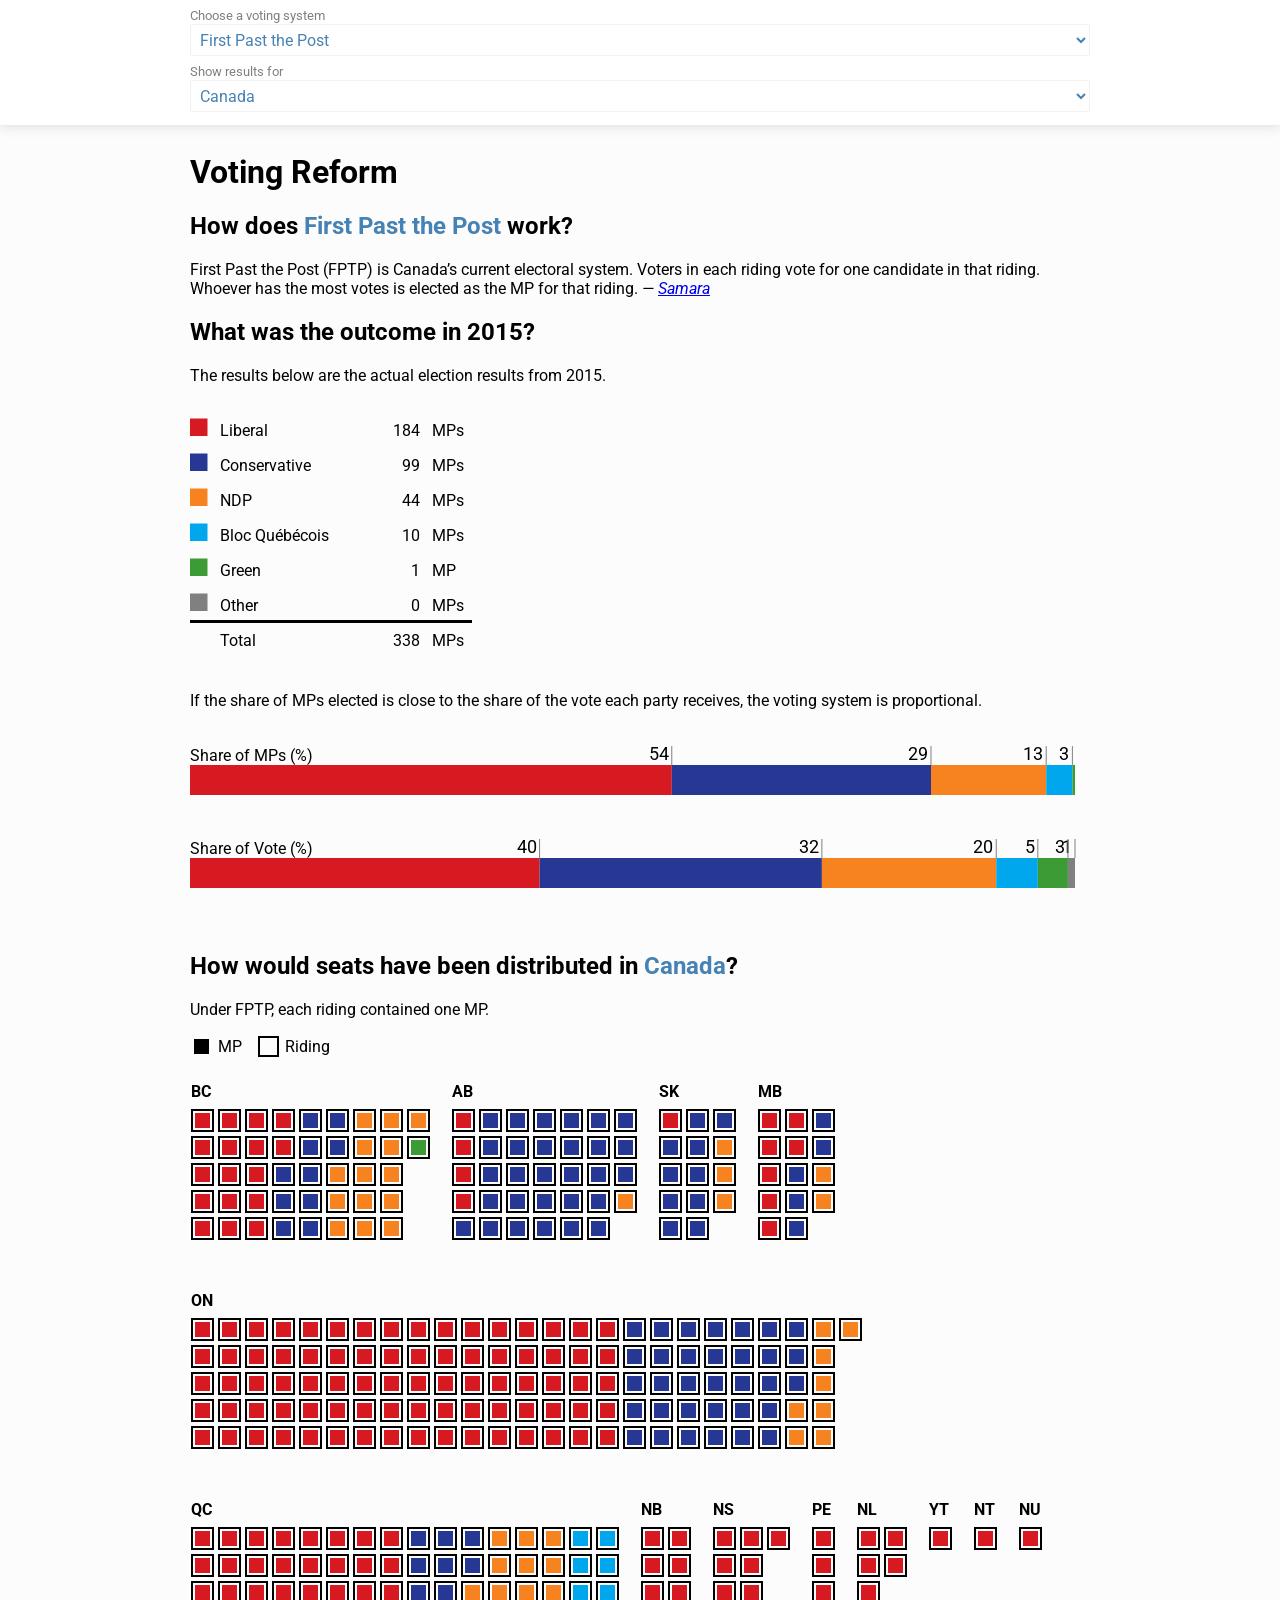
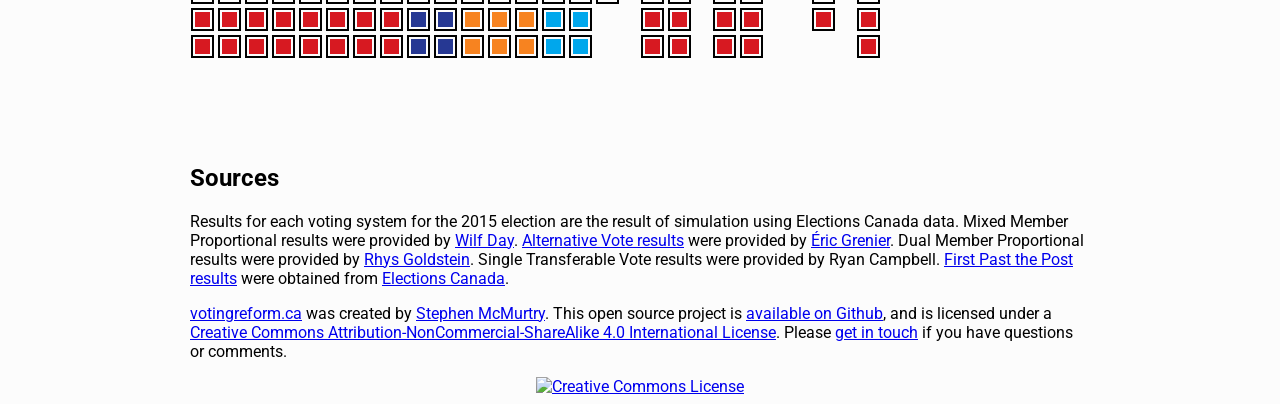
==== index.html @ 184f8205 "first commit" ====
<!DOCTYPE html>
<html xmlns="http://www.w3.org/1999/xhtml"
      xmlns:fb="http://ogp.me/ns/fb#">

<head>
  <meta charset="utf-8">
  <title>Voting Reform</title>
  <meta name="viewport" content="width=device-width, initial-scale=1">
  <meta name="description" content="An interactive graphic to explain some of the voting systems being proposed for Canada.">

  <script src="./js/d3.v3.min.js"></script>
  <!-- <script src="./js/queue.js"></script> -->
  <!-- <script src="https://d3js.org/d3-queue.v3.min.js"></script> -->
  <script src="./js/d3-queue.v3.min.js"></script>

  <!-- <link href="https://fonts.googleapis.com/css?family=Roboto" rel="stylesheet"> -->
  <link href="https://fonts.googleapis.com/css?family=Roboto:400,700" rel="stylesheet">

  <link rel="stylesheet" href="./css/index.css">
  <meta property="og:image" content="./img/voting_reform.png" />

  <script>
    (function(i,s,o,g,r,a,m){i['GoogleAnalyticsObject']=r;i[r]=i[r]||function(){
    (i[r].q=i[r].q||[]).push(arguments)},i[r].l=1*new Date();a=s.createElement(o),
    m=s.getElementsByTagName(o)[0];a.async=1;a.src=g;m.parentNode.insertBefore(a,m)
    })(window,document,'script','https://www.google-analytics.com/analytics.js','ga');

    ga('create', 'UA-59457353-2', 'auto');
    ga('send', 'pageview');

  </script>
</head>

<body>
  <div id='main'>

  <div id='nav'>
    <div id='nav-inner'>
    <div class='dropdown-div'>
      <label>Choose a voting system</label>
      <select id='voting-system-dropdown'></select>
    </div>
    <div class='dropdown-div'>
      <label>Show results for</label>
      <select id='region-dropdown'></select>
    </div>
  </div>
  </div>

  <h1 id='top-content'>Voting Reform</h1>

    <div class='section' id='desc-section'>
      <h2>How does <span id='system-title' class='changeable'>First Past the Post</span> work?</h2>

      <div class='FPTP'>
        <div>
          First Past the Post (FPTP) is Canada’s current electoral system. Voters in each riding vote for one candidate in that riding. Whoever has the most votes is elected as the MP for that riding.
          <span class='source'>— <a href='http://www.samaracanada.com/samara-in-the-classroom/electoral-reform/first-past-the-post/'>Samara</a></div>
          </span>
        </div>

        <div class='IRV'>
          <div>
            Under alternative vote (AV), each riding elects one Member of Parliament (MP). Voters rank candidates in order of preference. The winning candidate must have the support of a majority of voters in the riding, if necessary via a transfer of votes from eliminated candidates.
          <span class='source'>— <a href='http://www.samaracanada.com/samara-in-the-classroom/electoral-reform/alternative-vote/'>Samara</a></div>
          </span>
        </div>

      <div class='DMP'>
        <div>
          Dual-member proportional representation (DMP) is a voting system designed to produce proportional election results across a region by electing two representatives in each of the region’s districts. The 1st seat in every district is awarded to the candidate who receives the most votes, similar to first-past-the-post voting (FPTP). The 2nd seat is awarded to one of the remaining district candidates so that proportionality is achieved across the region, using a calculation that aims to award parties their seats in the districts where they had their strongest performances.
          <span class='source'>— <a href='https://en.wikipedia.org/wiki/Dual-member_proportional_representation'>Wikipedia</a></div>
          </span>
        </div>

      <div class='MMP'>
        <div>
          Mixed-member proportional representation (MMP) is mixed or “hybrid” because it combines elements of proportional and single-member plurality systems. With MMP, voters have a single MP who represents their riding, while other seats are distributed proportionately to total votes cast in the election.

          Voters have two votes: one for a candidate running in their riding, and a second for a party or a candidate on a party list.
          <span class='source'>— <a href='http://www.samaracanada.com/samara-in-the-classroom/electoral-reform/mixed-member-proportional-representation/'>Samara</a></div>
          </span>
        </div>

        <div class='STV'>
          <div>
            The single transferable vote (STV) combines elements of different systems to both achieve a relatively proportional result and to elect MPs from specific constituencies. It has ranked ballots and large ridings, each with multiple elected MPs.
            <span class='source'>— <a href='http://www.samaracanada.com/samara-in-the-classroom/electoral-reform/single-transferable-vote'>Samara</a></div>
            </span>
          </div>


    </div>

    <div class='section' id='section2'>

      <h2 class='FPTP'>What was the outcome in 2015?</h2>
      <h2 class='DMP'>What if we'd used <span class='changeable'>Dual Member Proportional</span> in 2015?</h2>
      <h2 class='MMP'>What if we'd used <span class='changeable'>Mixed Member Proportional</span> in 2015?</h2>
      <h2 class='IRV'>What if we'd used <span class='changeable'>Alternative Vote</span> in 2015?</h2>
      <h2 class='STV'>What if we'd used <span class='changeable'>Single Transferable Vote</span> in 2015?</h2>


      <p class='FPTP'>The results below are the actual election results from 2015.</p>
      <p class='DMP STV'>The results below are from a simulation done using Elections Canada voting results. They do not take into account changes in voting behaviour that would result from a change to the electoral system.</p>
      <p class='MMP'>
        The results below are from a simulation done using Elections Canada voting results. The MMP system presented here is one possible design that uses regions with an average of 10 MPs - other designs could have bigger or smaller regions. The results do not take into account changes in voting behaviour that would result from a change to the electoral system.</p>
      <p class='IRV'>The results below are from a simulation done using Elections Canada voting results and exit polling to ask about second choices. They do not take into account changes in voting behaviour that would result from a change to the electoral system.</p>

      <div class='chart'>
        <svg id='table-chart'></svg>
      </div>

      <div id='explanatory-text-2'>
        <p>If the share of MPs elected is close to the share of the vote each party receives, the voting system is proportional.</p>
      </div>



      <div id='bar-charts'>
        <div id='chart2' class='chart'>
          <div class='title'>Share of MPs (%)</div>
          <svg id='bar-chart-1'></svg>
        </div>

        <div id='chart3' class='chart'>
          <div class='title'>Share of Vote (%)</div>
          <svg id='bar-chart-2'></svg>
        </div>
      </div>
    </div>

    <div class='section'>

      <h2>How would seats have been distributed in <span id='region-title' class='changeable'></span>?</h2>

      <div id='explanatory-text'>
        <p class='FPTP'>Under FPTP, each riding contained one MP.</p>
        <p class='DMP'>Under DMP, each riding would have been twice as big, and would have contained two local MPs.</p>
        <p class='MMP'>Under MMP, provinces are split up into regions. Regions have local MPs who each represent a single riding, as well as regional MPs who represent the entire region. In the chart below, each grouping of seats within a province represents a region (R-1 through R-35).</p>
        <p class='IRV'>Under AV, ridings boundaries would have remained the same, with one MP per riding.</p>
        <p class='STV'>Under STV, there would have been varying numbers of MPs in each riding.</p>
      </div>

      <div id='chart' class='chart'>
        <div class='legend'></div>
        <svg id='block-chart'></svg>
      </div>

    </div>

    <div class='section'>
      <h2>Sources</h2>
      <p>
        Results for each voting system for the 2015 election are the result of simulation using Elections Canada data. Mixed Member Proportional results were provided by <a href='http://wilfday.blogspot.ca/'>Wilf Day</a>. <a href='http://www.threehundredeight.com/2015/11/riding-results-with-preferential-ballot.html'>Alternative Vote results</a> were provided by <a href='http://www.threehundredeight.com/'>Éric Grenier</a>. Dual Member Proportional results were provided by <a href='http://rhysgoldstein.com/'>Rhys Goldstein</a>. Single Transferable Vote results were provided by Ryan Campbell. <a href='http://www.elections.ca/content.aspx?section=res&dir=rep/off/42gedata&document=summary&lang=e'>First Past the Post results</a> were obtained from <a href='http://www.elections.ca/home.aspx'>Elections Canada</a>.
      </p>
      <p>
        <a href='http://votingreform.ca'>votingreform.ca</a> was created by <a href='http://stephenmcmurtry.org/'>Stephen McMurtry</a>. This open source project is <a href='https://github.com/smcmurtry/electoral_reform'>available on Github</a>, and is licensed under a <a rel="license" href="http://creativecommons.org/licenses/by-nc-sa/4.0/">Creative Commons Attribution-NonCommercial-ShareAlike 4.0 International License</a>. Please <a href='http://stephenmcmurtry.org/#contact'>get in touch</a> if you have questions or comments.
      </p>

      <div class="center">
        <a rel="license" href="http://creativecommons.org/licenses/by-nc-sa/4.0/"><img alt="Creative Commons License" style="border-width:0" src="https://i.creativecommons.org/l/by-nc-sa/4.0/88x31.png" /></a>
      </div>
    </div>

  </div>
</body>

<script src="./js/common.js"></script>
<script src="./js/table_chart.js"></script>
<script src="./js/bar_chart.js"></script>
<script src="./js/block_chart.js"></script>
<script src="./js/index.js"></script>

</html>
---- css/index.css ----
body {
  /*font: 14px sans-serif;*/
  font-family: 'Roboto', sans-serif;
  padding-top: 20px;
  background-color: #FCFCFC;
}

#main, #nav-inner {
  margin: 0 auto;
  width: 95%;
  max-width: 900px;
  /*min-width: 770px;*/
}

#nav {
  background-color: white;
  /*height:150px;*/
  opacity: 1;
  left: 0;
  right: 0;
  /*box-shadow: 0px 1px 50px #5E5E5E;*/
  position:fixed;
  top:0px;
  box-shadow: 0px 0px 12px 1px rgba(87, 87, 87, 0.2)
}

#svg-chart {
  padding-top: 50px;
}

.prov-label {
  font-weight: bold;
}

.riding-border {
  stroke: black;
  stroke-width: 2;
  fill: none;
  /*fill: black;*/
}

.riding.regional .riding-border {
  stroke-width: 0;
}

.region-border {
  stroke: black;
  /*stroke-width: 2;*/
  stroke-width: 0;
  stroke-dasharray: 4,2;
  fill: none;
}

.NDP { fill: #F78320; }
.Conservative { fill: #263893; }
.Liberal { fill: #D71921; }
.Green { fill: #3D9B35; }
.Bloc { fill: #00A7EC; }
.Other { fill: grey; }
.black { fill: black; }
.Total { fill: none; }

.chart {
  position: relative;
  z-index: -1;
}

.dropdown-div option {
  font-size: 16px;
}
.dropdown-div {
  padding-top: 5px;
}
/*hide them all initially*/
.FPTP, .DMP, .MMP, .IRV {
  display: none;
}

.legend {
  width: 100%;
}

#section2 .legend {
  padding-top: 20px;
  overflow: auto;
}

#section2 .legend .entries {
  padding-right: 15px;
}
#chart .legend .entries {
  padding-right: 15px;
}

#bar-charts {
  padding-top: 20px;
}

select {
  display: block;
  color: inherit;
  /* 1 */
  font: inherit;
  /* 2 */
  margin: 0;
  /* 3 */
  text-transform: none;
  background-color: rgba(255, 255, 255, 0.9);
  width: 100%;
  padding: 5px;
  border: 1px solid #f2f2f2;
  border-radius: 2px;
  height: 2rem;
  color: steelblue;
}

.changeable {
  color: steelblue;
}

label {
  font-size: 0.8rem;
  /*color: #9e9e9e;*/
  color: grey;
}

select:disabled {
  color: rgba(0, 0, 0, 0.3);
}

select:focus {
  outline: 1px solid #c9f3ef;
}

.thing {
  stroke: black;
  stroke-width: 3px;
}

.label-line {
  stroke: grey;
  stroke-width: 1px;
  /*stroke-dasharray: 2,1;*/
}

.source {
  /*color: grey;*/
  /*text-align: right;*/
  font-style: italic;
}

/*.region-label {*/
  /*font-size: 0.8rem;*/
/*}*/

.center {
  text-align: center;
  width: 100%;
}
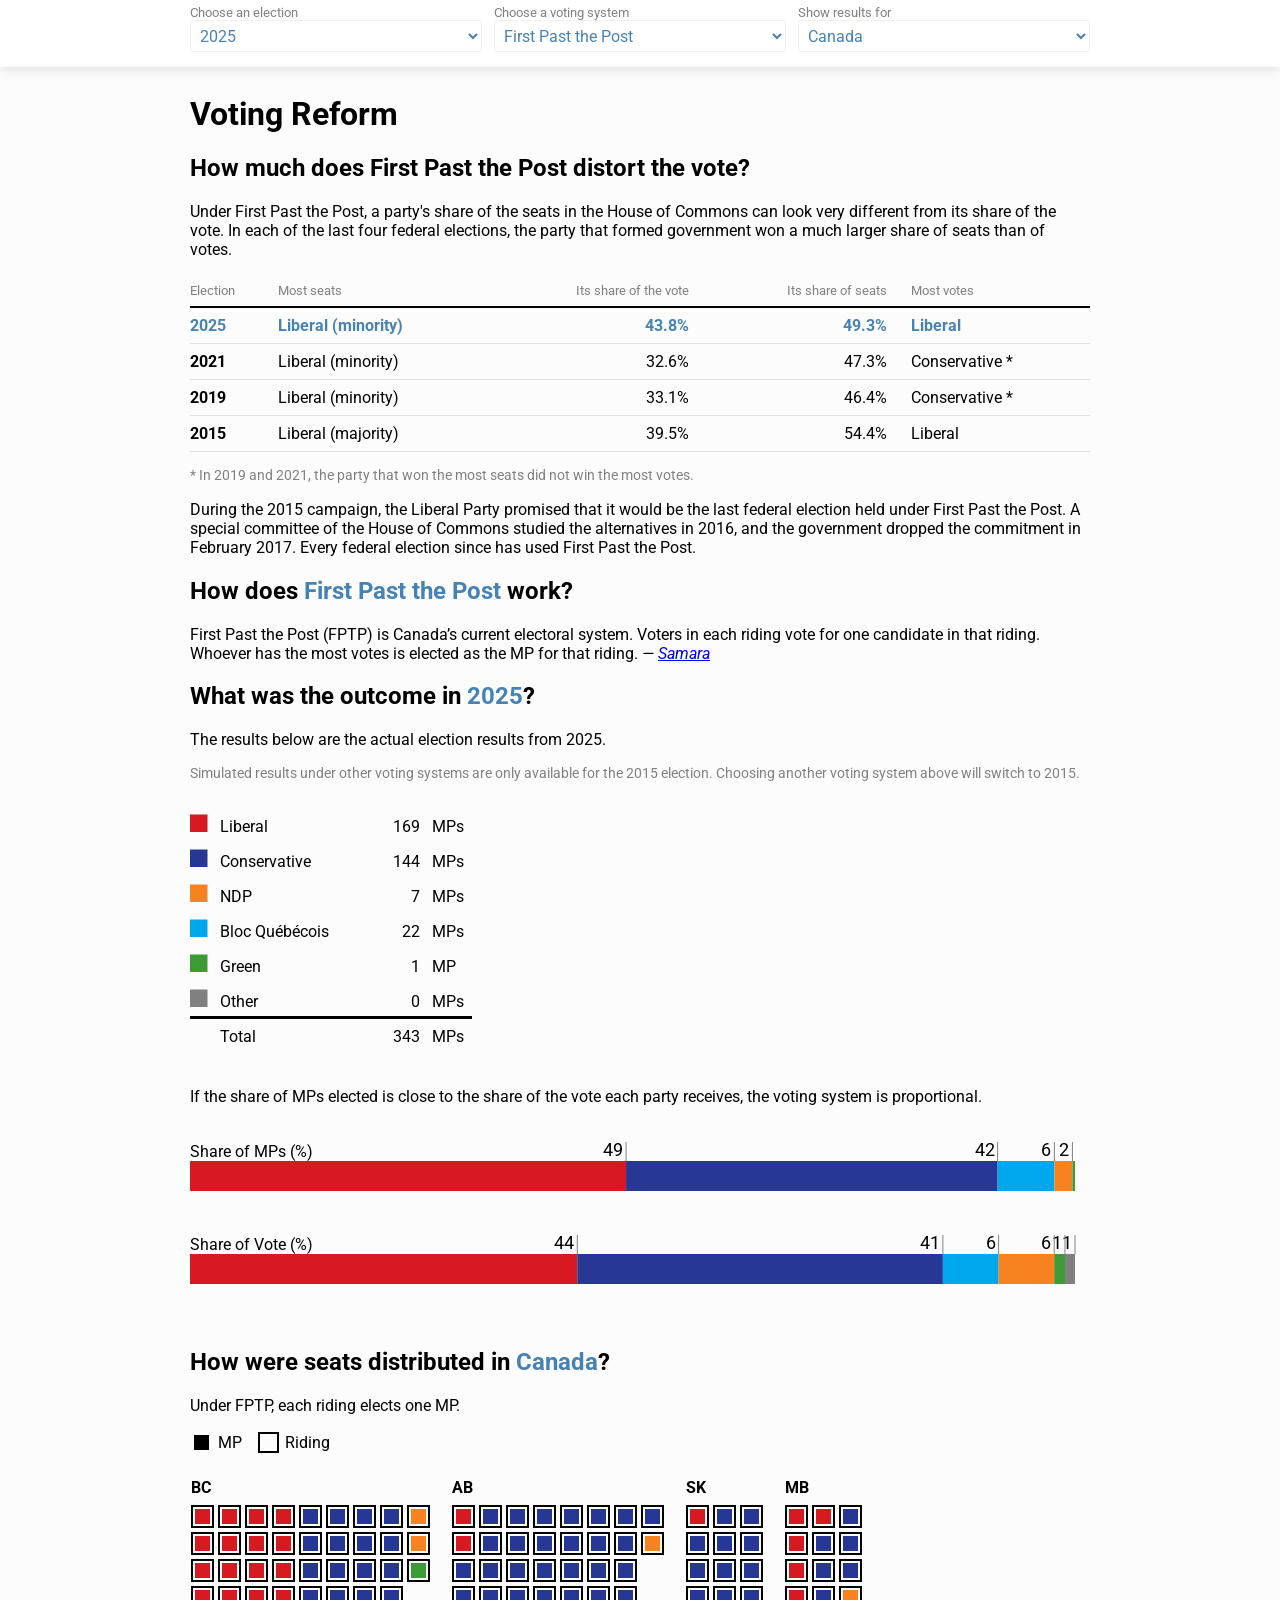
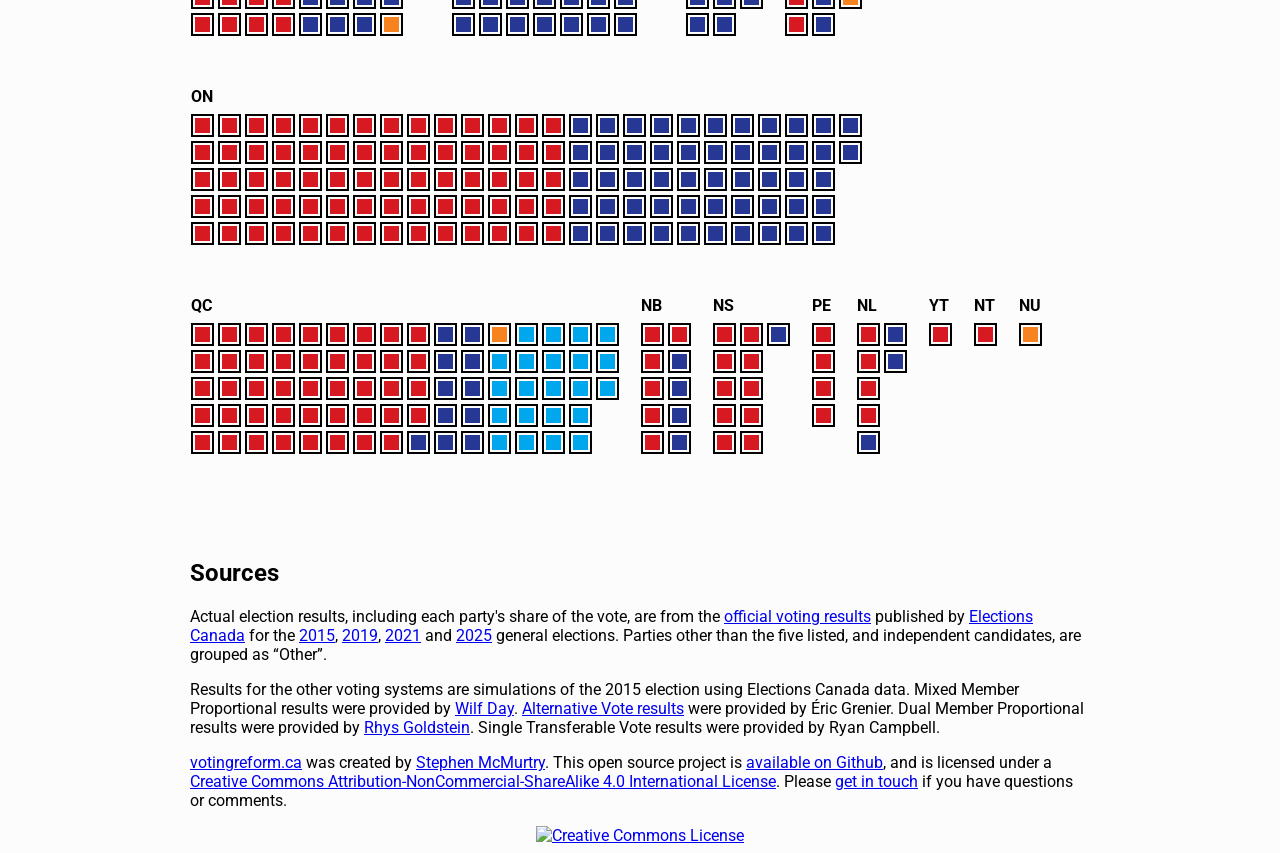
==== commit 7e8fa660: "Add 2019, 2021 and 2025 elections; deploy with GitHub Actions - Add an election selector and officia" ====
--- a/index.html
+++ b/index.html
@@ -6,29 +6,18 @@
   <meta charset="utf-8">
   <title>Voting Reform</title>
   <meta name="viewport" content="width=device-width, initial-scale=1">
-  <meta name="description" content="An interactive graphic to explain some of the voting systems being proposed for Canada.">
+  <meta name="description" content="How Canada's First Past the Post voting system distorts the popular vote, election by election, and how other voting systems would compare.">
 
   <script src="./js/d3.v3.min.js"></script>
-  <!-- <script src="./js/queue.js"></script> -->
-  <!-- <script src="https://d3js.org/d3-queue.v3.min.js"></script> -->
   <script src="./js/d3-queue.v3.min.js"></script>
 
-  <!-- <link href="https://fonts.googleapis.com/css?family=Roboto" rel="stylesheet"> -->
   <link href="https://fonts.googleapis.com/css?family=Roboto:400,700" rel="stylesheet">
 
   <link rel="stylesheet" href="./css/index.css">
-  <meta property="og:image" content="./img/voting_reform.png" />
-
-  <script>
-    (function(i,s,o,g,r,a,m){i['GoogleAnalyticsObject']=r;i[r]=i[r]||function(){
-    (i[r].q=i[r].q||[]).push(arguments)},i[r].l=1*new Date();a=s.createElement(o),
-    m=s.getElementsByTagName(o)[0];a.async=1;a.src=g;m.parentNode.insertBefore(a,m)
-    })(window,document,'script','https://www.google-analytics.com/analytics.js','ga');
-
-    ga('create', 'UA-59457353-2', 'auto');
-    ga('send', 'pageview');
-
-  </script>
+  <meta property="og:title" content="Voting Reform" />
+  <meta property="og:description" content="How Canada's First Past the Post voting system distorts the popular vote, and how other voting systems would compare." />
+  <meta property="og:url" content="https://votingreform.ca/" />
+  <meta property="og:image" content="https://votingreform.ca/img/voting_reform.png" />
 </head>
 
 <body>
@@ -37,11 +26,15 @@
   <div id='nav'>
     <div id='nav-inner'>
     <div class='dropdown-div'>
-      <label>Choose a voting system</label>
+      <label for='election-dropdown'>Choose an election</label>
+      <select id='election-dropdown'></select>
+    </div>
+    <div class='dropdown-div'>
+      <label for='voting-system-dropdown'>Choose a voting system</label>
       <select id='voting-system-dropdown'></select>
     </div>
     <div class='dropdown-div'>
-      <label>Show results for</label>
+      <label for='region-dropdown'>Show results for</label>
       <select id='region-dropdown'></select>
     </div>
   </div>
@@ -49,28 +42,48 @@
 
   <h1 id='top-content'>Voting Reform</h1>
 
+    <div class='section' id='summary-section'>
+      <h2>How much does First Past the Post distort the vote?</h2>
+      <p>
+        Under First Past the Post, a party's share of the seats in the House of Commons can look very different from its share of the vote. In each of the last four federal elections, the party that formed government won a much larger share of seats than of votes.
+      </p>
+      <table id='summary-table'>
+        <thead>
+          <tr>
+            <th scope='col'>Election</th>
+            <th scope='col'>Most seats</th>
+            <th scope='col' class='num'>Its share of the vote</th>
+            <th scope='col' class='num'>Its share of seats</th>
+            <th scope='col'>Most votes</th>
+          </tr>
+        </thead>
+        <tbody></tbody>
+      </table>
+      <p id='summary-note'></p>
+      <p>
+        During the 2015 campaign, the Liberal Party promised that it would be the last federal election held under First Past the Post. A special committee of the House of Commons studied the alternatives in 2016, and the government dropped the commitment in February 2017. Every federal election since has used First Past the Post.
+      </p>
+    </div>
+
     <div class='section' id='desc-section'>
       <h2>How does <span id='system-title' class='changeable'>First Past the Post</span> work?</h2>
 
       <div class='FPTP'>
         <div>
           First Past the Post (FPTP) is Canada’s current electoral system. Voters in each riding vote for one candidate in that riding. Whoever has the most votes is elected as the MP for that riding.
-          <span class='source'>— <a href='http://www.samaracanada.com/samara-in-the-classroom/electoral-reform/first-past-the-post/'>Samara</a></div>
-          </span>
+          <span class='source'>— <a href='https://web.archive.org/web/2017/http://www.samaracanada.com/samara-in-the-classroom/electoral-reform/first-past-the-post/'>Samara</a></span></div>
         </div>
 
         <div class='IRV'>
           <div>
             Under alternative vote (AV), each riding elects one Member of Parliament (MP). Voters rank candidates in order of preference. The winning candidate must have the support of a majority of voters in the riding, if necessary via a transfer of votes from eliminated candidates.
-          <span class='source'>— <a href='http://www.samaracanada.com/samara-in-the-classroom/electoral-reform/alternative-vote/'>Samara</a></div>
-          </span>
+          <span class='source'>— <a href='https://web.archive.org/web/2017/http://www.samaracanada.com/samara-in-the-classroom/electoral-reform/alternative-vote/'>Samara</a></span></div>
         </div>
 
       <div class='DMP'>
         <div>
           Dual-member proportional representation (DMP) is a voting system designed to produce proportional election results across a region by electing two representatives in each of the region’s districts. The 1st seat in every district is awarded to the candidate who receives the most votes, similar to first-past-the-post voting (FPTP). The 2nd seat is awarded to one of the remaining district candidates so that proportionality is achieved across the region, using a calculation that aims to award parties their seats in the districts where they had their strongest performances.
-          <span class='source'>— <a href='https://en.wikipedia.org/wiki/Dual-member_proportional_representation'>Wikipedia</a></div>
-          </span>
+          <span class='source'>— <a href='https://en.wikipedia.org/wiki/Dual-member_proportional_representation'>Wikipedia</a></span></div>
         </div>
 
       <div class='MMP'>
@@ -78,15 +91,13 @@
           Mixed-member proportional representation (MMP) is mixed or “hybrid” because it combines elements of proportional and single-member plurality systems. With MMP, voters have a single MP who represents their riding, while other seats are distributed proportionately to total votes cast in the election.
 
           Voters have two votes: one for a candidate running in their riding, and a second for a party or a candidate on a party list.
-          <span class='source'>— <a href='http://www.samaracanada.com/samara-in-the-classroom/electoral-reform/mixed-member-proportional-representation/'>Samara</a></div>
-          </span>
+          <span class='source'>— <a href='https://web.archive.org/web/2017/http://www.samaracanada.com/samara-in-the-classroom/electoral-reform/mixed-member-proportional-representation/'>Samara</a></span></div>
         </div>
 
         <div class='STV'>
           <div>
             The single transferable vote (STV) combines elements of different systems to both achieve a relatively proportional result and to elect MPs from specific constituencies. It has ranked ballots and large ridings, each with multiple elected MPs.
-            <span class='source'>— <a href='http://www.samaracanada.com/samara-in-the-classroom/electoral-reform/single-transferable-vote'>Samara</a></div>
-            </span>
+            <span class='source'>— <a href='https://web.archive.org/web/2017/http://www.samaracanada.com/samara-in-the-classroom/electoral-reform/single-transferable-vote'>Samara</a></span></div>
           </div>
 
 
@@ -94,14 +105,15 @@
 
     <div class='section' id='section2'>
 
-      <h2 class='FPTP'>What was the outcome in 2015?</h2>
+      <h2 class='FPTP'>What was the outcome in <span class='year-label changeable'>2025</span>?</h2>
       <h2 class='DMP'>What if we'd used <span class='changeable'>Dual Member Proportional</span> in 2015?</h2>
       <h2 class='MMP'>What if we'd used <span class='changeable'>Mixed Member Proportional</span> in 2015?</h2>
       <h2 class='IRV'>What if we'd used <span class='changeable'>Alternative Vote</span> in 2015?</h2>
       <h2 class='STV'>What if we'd used <span class='changeable'>Single Transferable Vote</span> in 2015?</h2>
 
 
-      <p class='FPTP'>The results below are the actual election results from 2015.</p>
+      <p class='FPTP'>The results below are the actual election results from <span class='year-label'>2025</span>.</p>
+      <p id='sim-note'>Simulated results under other voting systems are only available for the 2015 election. Choosing another voting system above will switch to 2015.</p>
       <p class='DMP STV'>The results below are from a simulation done using Elections Canada voting results. They do not take into account changes in voting behaviour that would result from a change to the electoral system.</p>
       <p class='MMP'>
         The results below are from a simulation done using Elections Canada voting results. The MMP system presented here is one possible design that uses regions with an average of 10 MPs - other designs could have bigger or smaller regions. The results do not take into account changes in voting behaviour that would result from a change to the electoral system.</p>
@@ -132,10 +144,11 @@
 
     <div class='section'>
 
-      <h2>How would seats have been distributed in <span id='region-title' class='changeable'></span>?</h2>
+      <h2 class='FPTP'>How were seats distributed in <span class='region-name changeable'></span>?</h2>
+      <h2 class='DMP MMP IRV STV'>How would seats have been distributed in <span class='region-name changeable'></span>?</h2>
 
       <div id='explanatory-text'>
-        <p class='FPTP'>Under FPTP, each riding contained one MP.</p>
+        <p class='FPTP'>Under FPTP, each riding elects one MP.</p>
         <p class='DMP'>Under DMP, each riding would have been twice as big, and would have contained two local MPs.</p>
         <p class='MMP'>Under MMP, provinces are split up into regions. Regions have local MPs who each represent a single riding, as well as regional MPs who represent the entire region. In the chart below, each grouping of seats within a province represents a region (R-1 through R-35).</p>
         <p class='IRV'>Under AV, ridings boundaries would have remained the same, with one MP per riding.</p>
@@ -152,14 +165,17 @@
     <div class='section'>
       <h2>Sources</h2>
       <p>
-        Results for each voting system for the 2015 election are the result of simulation using Elections Canada data. Mixed Member Proportional results were provided by <a href='http://wilfday.blogspot.ca/'>Wilf Day</a>. <a href='http://www.threehundredeight.com/2015/11/riding-results-with-preferential-ballot.html'>Alternative Vote results</a> were provided by <a href='http://www.threehundredeight.com/'>Éric Grenier</a>. Dual Member Proportional results were provided by <a href='http://rhysgoldstein.com/'>Rhys Goldstein</a>. Single Transferable Vote results were provided by Ryan Campbell. <a href='http://www.elections.ca/content.aspx?section=res&dir=rep/off/42gedata&document=summary&lang=e'>First Past the Post results</a> were obtained from <a href='http://www.elections.ca/home.aspx'>Elections Canada</a>.
+        Actual election results, including each party's share of the vote, are from the <a href='https://www.elections.ca/content.aspx?section=res&amp;dir=rep/off&amp;document=index&amp;lang=e'>official voting results</a> published by <a href='https://www.elections.ca/'>Elections Canada</a> for the <a href='https://www.elections.ca/content.aspx?section=res&amp;dir=rep/off/42gedata&amp;document=summary&amp;lang=e'>2015</a>, <a href='https://www.elections.ca/res/rep/off/ovr2019app/home.html'>2019</a>, <a href='https://www.elections.ca/res/rep/off/ovr2021app/home.html'>2021</a> and <a href='https://www.elections.ca/res/rep/off/ovrGE45/home.html'>2025</a> general elections. Parties other than the five listed, and independent candidates, are grouped as “Other”.
       </p>
       <p>
-        <a href='http://votingreform.ca'>votingreform.ca</a> was created by <a href='http://stephenmcmurtry.org/'>Stephen McMurtry</a>. This open source project is <a href='https://github.com/smcmurtry/electoral_reform'>available on Github</a>, and is licensed under a <a rel="license" href="http://creativecommons.org/licenses/by-nc-sa/4.0/">Creative Commons Attribution-NonCommercial-ShareAlike 4.0 International License</a>. Please <a href='http://stephenmcmurtry.org/#contact'>get in touch</a> if you have questions or comments.
+        Results for the other voting systems are simulations of the 2015 election using Elections Canada data. Mixed Member Proportional results were provided by <a href='https://wilfday.blogspot.com/'>Wilf Day</a>. <a href='https://web.archive.org/web/20170114175848/http://www.threehundredeight.com/2015/11/riding-results-with-preferential-ballot.html'>Alternative Vote results</a> were provided by Éric Grenier. Dual Member Proportional results were provided by <a href='http://rhysgoldstein.com/'>Rhys Goldstein</a>. Single Transferable Vote results were provided by Ryan Campbell.
+      </p>
+      <p>
+        <a href='https://votingreform.ca'>votingreform.ca</a> was created by <a href='https://stephenmcmurtry.org/'>Stephen McMurtry</a>. This open source project is <a href='https://github.com/smcmurtry/electoral_reform'>available on Github</a>, and is licensed under a <a rel="license" href="https://creativecommons.org/licenses/by-nc-sa/4.0/">Creative Commons Attribution-NonCommercial-ShareAlike 4.0 International License</a>. Please <a href='https://stephenmcmurtry.org/#contact'>get in touch</a> if you have questions or comments.
       </p>
 
       <div class="center">
-        <a rel="license" href="http://creativecommons.org/licenses/by-nc-sa/4.0/"><img alt="Creative Commons License" style="border-width:0" src="https://i.creativecommons.org/l/by-nc-sa/4.0/88x31.png" /></a>
+        <a rel="license" href="https://creativecommons.org/licenses/by-nc-sa/4.0/"><img alt="Creative Commons License" style="border-width:0" src="https://i.creativecommons.org/l/by-nc-sa/4.0/88x31.png" /></a>
       </div>
     </div>
 
--- a/css/index.css
+++ b/css/index.css
@@ -70,9 +70,19 @@
 }
 .dropdown-div {
   padding-top: 5px;
+  flex: 1 1 150px;
+  min-width: 0;
+}
+#nav-inner {
+  display: flex;
+  flex-wrap: wrap;
+  column-gap: 12px;
+}
+.dropdown-div label {
+  display: block;
 }
 /*hide them all initially*/
-.FPTP, .DMP, .MMP, .IRV {
+.FPTP, .DMP, .MMP, .IRV, .STV {
   display: none;
 }
 
@@ -157,3 +167,38 @@
   text-align: center;
   width: 100%;
 }
+
+#summary-table {
+  border-collapse: collapse;
+  width: 100%;
+  margin: 1rem 0 0.5rem;
+}
+#summary-table th, #summary-table td {
+  text-align: left;
+  padding: 8px 10px 8px 0;
+  border-bottom: 1px solid #e0e0e0;
+  vertical-align: bottom;
+}
+#summary-table thead th {
+  font-size: 0.8rem;
+  font-weight: normal;
+  color: grey;
+  border-bottom: 2px solid black;
+}
+#summary-table .num {
+  text-align: right;
+  padding-right: 24px;
+  font-variant-numeric: tabular-nums;
+}
+#summary-table tr.selected th, #summary-table tr.selected td {
+  color: steelblue;
+  font-weight: bold;
+}
+#summary-note, #sim-note {
+  font-size: 0.9rem;
+  color: grey;
+}
+@media (max-width: 500px) {
+  #summary-table { font-size: 0.85rem; }
+  #summary-table .num { padding-right: 10px; }
+}
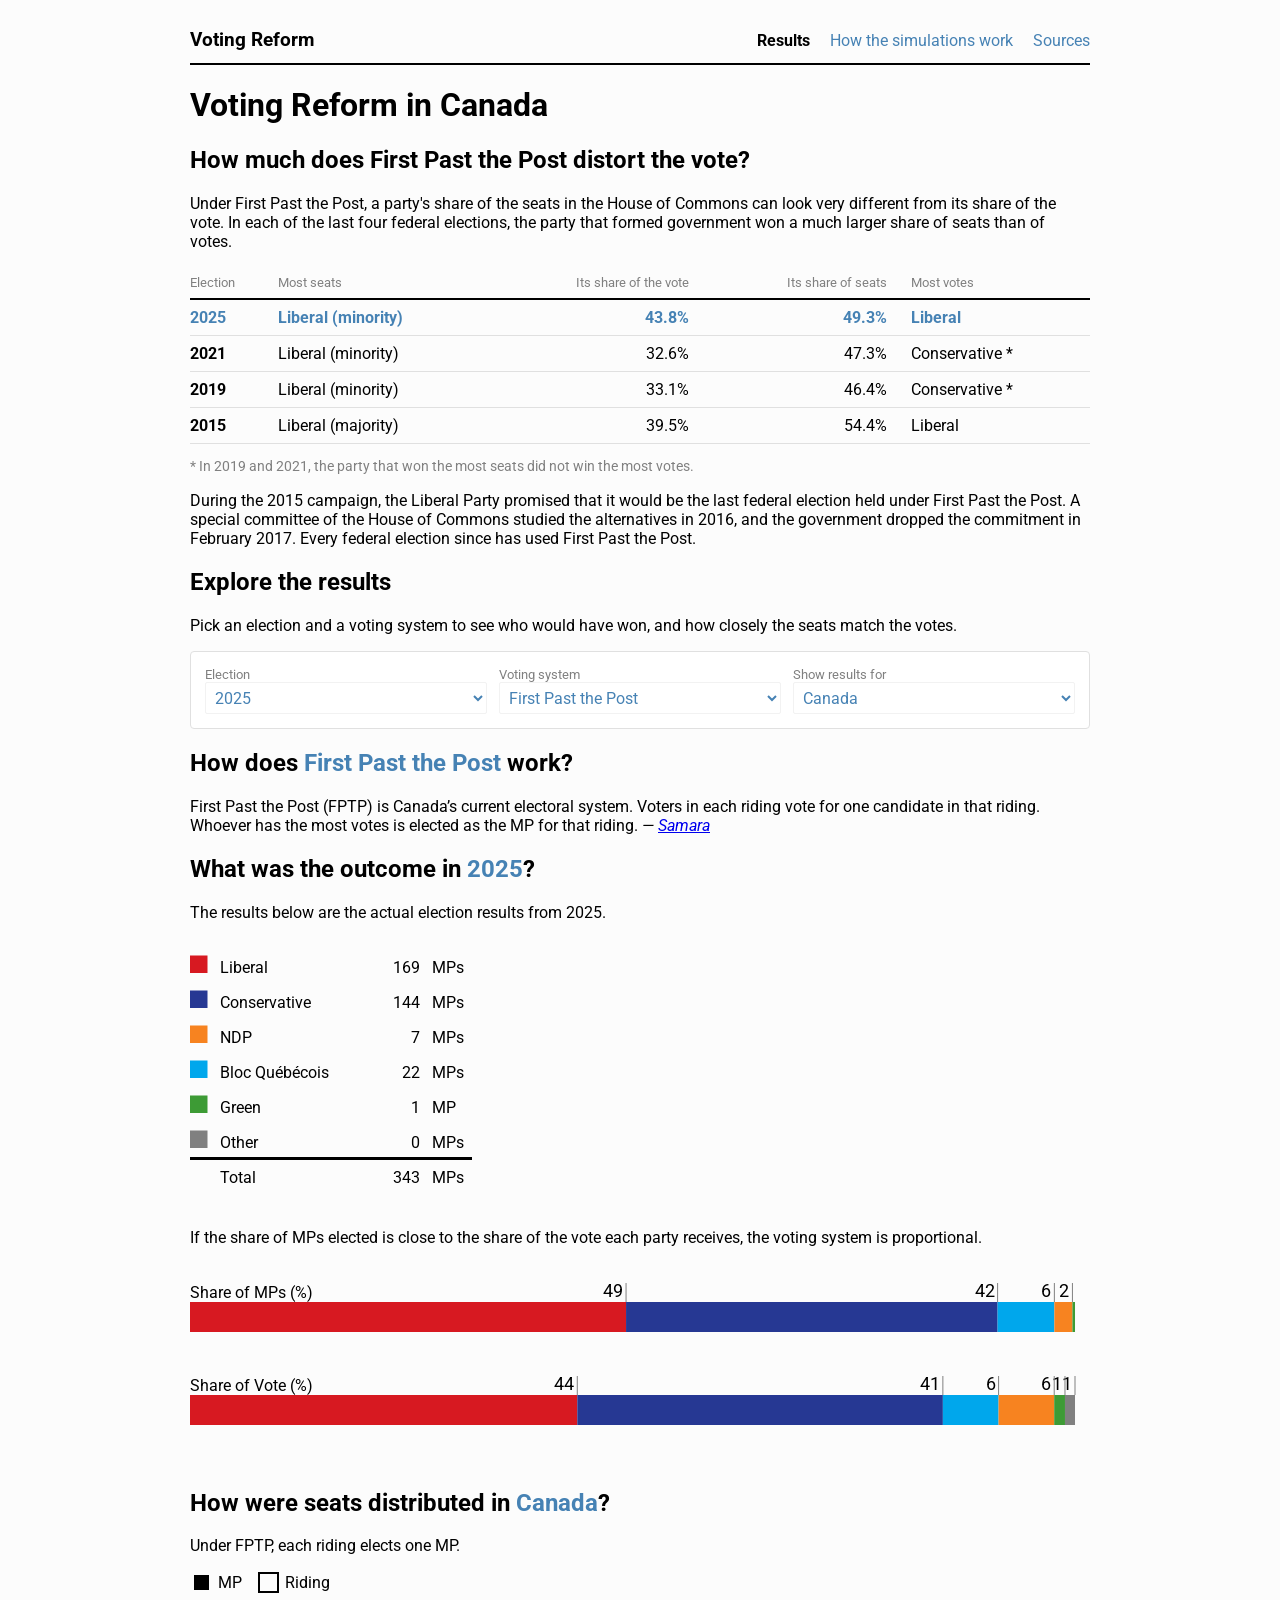
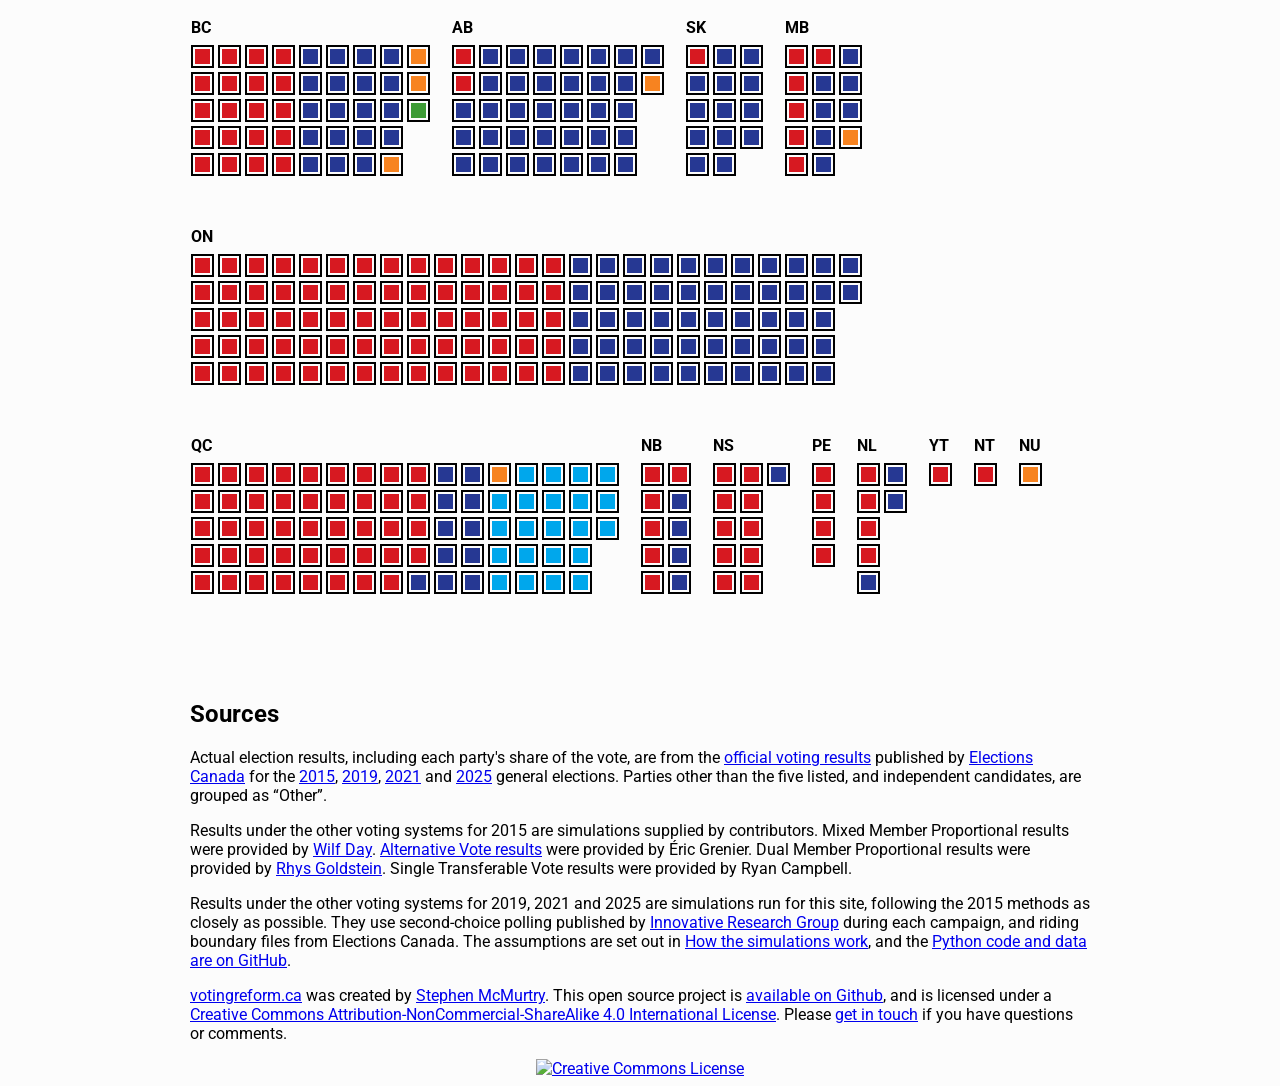
==== commit 871f8526: "Simulate AV, DMP, MMP and STV for 2019, 2021 and 2025; add methodology pages - Add Python models (si" ====
--- a/index.html
+++ b/index.html
@@ -23,24 +23,16 @@
 <body>
   <div id='main'>
 
-  <div id='nav'>
-    <div id='nav-inner'>
-    <div class='dropdown-div'>
-      <label for='election-dropdown'>Choose an election</label>
-      <select id='election-dropdown'></select>
-    </div>
-    <div class='dropdown-div'>
-      <label for='voting-system-dropdown'>Choose a voting system</label>
-      <select id='voting-system-dropdown'></select>
-    </div>
-    <div class='dropdown-div'>
-      <label for='region-dropdown'>Show results for</label>
-      <select id='region-dropdown'></select>
-    </div>
-  </div>
-  </div>
-
-  <h1 id='top-content'>Voting Reform</h1>
+  <header id='site-header'>
+    <a id='site-title' href='./'>Voting Reform</a>
+    <nav>
+      <a href='./' class='current'>Results</a>
+      <a href='./methods/'>How the simulations work</a>
+      <a href='#sources'>Sources</a>
+    </nav>
+  </header>
+
+  <h1 id='top-content'>Voting Reform in Canada</h1>
 
     <div class='section' id='summary-section'>
       <h2>How much does First Past the Post distort the vote?</h2>
@@ -65,6 +57,25 @@
       </p>
     </div>
 
+    <div class='section' id='explore'>
+      <h2>Explore the results</h2>
+      <p>Pick an election and a voting system to see who would have won, and how closely the seats match the votes.</p>
+      <div id='controls'>
+        <div class='dropdown-div'>
+          <label for='election-dropdown'>Election</label>
+          <select id='election-dropdown'></select>
+        </div>
+        <div class='dropdown-div'>
+          <label for='voting-system-dropdown'>Voting system</label>
+          <select id='voting-system-dropdown'></select>
+        </div>
+        <div class='dropdown-div'>
+          <label for='region-dropdown'>Show results for</label>
+          <select id='region-dropdown'></select>
+        </div>
+      </div>
+    </div>
+
     <div class='section' id='desc-section'>
       <h2>How does <span id='system-title' class='changeable'>First Past the Post</span> work?</h2>
 
@@ -78,12 +89,14 @@
           <div>
             Under alternative vote (AV), each riding elects one Member of Parliament (MP). Voters rank candidates in order of preference. The winning candidate must have the support of a majority of voters in the riding, if necessary via a transfer of votes from eliminated candidates.
           <span class='source'>— <a href='https://web.archive.org/web/2017/http://www.samaracanada.com/samara-in-the-classroom/electoral-reform/alternative-vote/'>Samara</a></span></div>
+          <p class='method-link'><a href='./methods/alternative-vote.html'>How the Alternative Vote simulation works &rarr;</a></p>
         </div>
 
       <div class='DMP'>
         <div>
           Dual-member proportional representation (DMP) is a voting system designed to produce proportional election results across a region by electing two representatives in each of the region’s districts. The 1st seat in every district is awarded to the candidate who receives the most votes, similar to first-past-the-post voting (FPTP). The 2nd seat is awarded to one of the remaining district candidates so that proportionality is achieved across the region, using a calculation that aims to award parties their seats in the districts where they had their strongest performances.
           <span class='source'>— <a href='https://en.wikipedia.org/wiki/Dual-member_proportional_representation'>Wikipedia</a></span></div>
+          <p class='method-link'><a href='./methods/dual-member-proportional.html'>How the Dual Member Proportional simulation works &rarr;</a></p>
         </div>
 
       <div class='MMP'>
@@ -92,12 +105,14 @@
 
           Voters have two votes: one for a candidate running in their riding, and a second for a party or a candidate on a party list.
           <span class='source'>— <a href='https://web.archive.org/web/2017/http://www.samaracanada.com/samara-in-the-classroom/electoral-reform/mixed-member-proportional-representation/'>Samara</a></span></div>
+          <p class='method-link'><a href='./methods/mixed-member-proportional.html'>How the Mixed Member Proportional simulation works &rarr;</a></p>
         </div>
 
         <div class='STV'>
           <div>
             The single transferable vote (STV) combines elements of different systems to both achieve a relatively proportional result and to elect MPs from specific constituencies. It has ranked ballots and large ridings, each with multiple elected MPs.
             <span class='source'>— <a href='https://web.archive.org/web/2017/http://www.samaracanada.com/samara-in-the-classroom/electoral-reform/single-transferable-vote'>Samara</a></span></div>
+          <p class='method-link'><a href='./methods/single-transferable-vote.html'>How the Single Transferable Vote simulation works &rarr;</a></p>
           </div>
 
 
@@ -106,18 +121,38 @@
     <div class='section' id='section2'>
 
       <h2 class='FPTP'>What was the outcome in <span class='year-label changeable'>2025</span>?</h2>
-      <h2 class='DMP'>What if we'd used <span class='changeable'>Dual Member Proportional</span> in 2015?</h2>
-      <h2 class='MMP'>What if we'd used <span class='changeable'>Mixed Member Proportional</span> in 2015?</h2>
-      <h2 class='IRV'>What if we'd used <span class='changeable'>Alternative Vote</span> in 2015?</h2>
-      <h2 class='STV'>What if we'd used <span class='changeable'>Single Transferable Vote</span> in 2015?</h2>
+      <h2 class='DMP'>What if we'd used <span class='changeable'>Dual Member Proportional</span> in <span class='year-label changeable'>2025</span>?</h2>
+      <h2 class='MMP'>What if we'd used <span class='changeable'>Mixed Member Proportional</span> in <span class='year-label changeable'>2025</span>?</h2>
+      <h2 class='IRV'>What if we'd used <span class='changeable'>Alternative Vote</span> in <span class='year-label changeable'>2025</span>?</h2>
+      <h2 class='STV'>What if we'd used <span class='changeable'>Single Transferable Vote</span> in <span class='year-label changeable'>2025</span>?</h2>
 
 
       <p class='FPTP'>The results below are the actual election results from <span class='year-label'>2025</span>.</p>
-      <p id='sim-note'>Simulated results under other voting systems are only available for the 2015 election. Choosing another voting system above will switch to 2015.</p>
-      <p class='DMP STV'>The results below are from a simulation done using Elections Canada voting results. They do not take into account changes in voting behaviour that would result from a change to the electoral system.</p>
+      <p class='IRV'>
+        The results below are a simulation: the votes actually cast are treated as first choices, and polling on voters' second choices is used to redistribute the votes of eliminated candidates in each riding.
+        <span class='only-contributed'>The 2015 simulation was done by &Eacute;ric Grenier.</span>
+        <span class='only-simulated'>It follows the method &Eacute;ric Grenier used for 2015.</span>
+      </p>
+      <p class='DMP'>
+        The results below are a simulation using the votes actually cast, with ridings merged in pairs into two-member districts.
+        <span class='only-contributed'>The 2015 simulation was done by Rhys Goldstein.</span>
+        <span class='only-simulated'>It follows the method Rhys Goldstein used for 2015.</span>
+        This design has slightly more MPs than the actual House of Commons.
+      </p>
       <p class='MMP'>
-        The results below are from a simulation done using Elections Canada voting results. The MMP system presented here is one possible design that uses regions with an average of 10 MPs - other designs could have bigger or smaller regions. The results do not take into account changes in voting behaviour that would result from a change to the electoral system.</p>
-      <p class='IRV'>The results below are from a simulation done using Elections Canada voting results and exit polling to ask about second choices. They do not take into account changes in voting behaviour that would result from a change to the electoral system.</p>
+        The results below are a simulation using the votes actually cast. The MMP system presented here is one possible design, with regions averaging about 10 MPs &mdash; other designs could have bigger or smaller regions.
+        <span class='only-contributed'>The 2015 simulation was done by Wilf Day.</span>
+        <span class='only-simulated'>It follows the model Wilf Day built for 2015.</span>
+        This design has slightly more MPs than the actual House of Commons.
+      </p>
+      <p class='STV'>
+        The results below are a simulation using the votes actually cast, with neighbouring ridings merged into multi-member districts.
+        <span class='only-contributed'>The 2015 simulation was done by Ryan Campbell.</span>
+        <span class='only-simulated'>The districts and counting rules are our own design, and differ from the ones used for the 2015 figures.</span>
+      </p>
+      <p class='DMP MMP IRV STV'>
+        Simulations cannot capture how voters, parties and candidates would behave differently under another system. <a class='method-all' href='./methods/'>Read how the simulations work</a>.
+      </p>
 
       <div class='chart'>
         <svg id='table-chart'></svg>
@@ -150,9 +185,9 @@
       <div id='explanatory-text'>
         <p class='FPTP'>Under FPTP, each riding elects one MP.</p>
         <p class='DMP'>Under DMP, each riding would have been twice as big, and would have contained two local MPs.</p>
-        <p class='MMP'>Under MMP, provinces are split up into regions. Regions have local MPs who each represent a single riding, as well as regional MPs who represent the entire region. In the chart below, each grouping of seats within a province represents a region (R-1 through R-35).</p>
+        <p class='MMP'>Under MMP, provinces are split up into regions. Regions have local MPs who each represent a single riding, as well as regional MPs who represent the entire region. In the chart below, each grouping of seats within a province represents a region (R-1 through R-35). Seats with a border are local MPs; seats without one are regional MPs.</p>
         <p class='IRV'>Under AV, ridings boundaries would have remained the same, with one MP per riding.</p>
-        <p class='STV'>Under STV, there would have been varying numbers of MPs in each riding.</p>
+        <p class='STV'>Under STV, ridings would have been merged into larger districts, each electing several MPs.</p>
       </div>
 
       <div id='chart' class='chart'>
@@ -163,12 +198,15 @@
     </div>
 
     <div class='section'>
-      <h2>Sources</h2>
-      <p>
-        Actual election results, including each party's share of the vote, are from the <a href='https://www.elections.ca/content.aspx?section=res&amp;dir=rep/off&amp;document=index&amp;lang=e'>official voting results</a> published by <a href='https://www.elections.ca/'>Elections Canada</a> for the <a href='https://www.elections.ca/content.aspx?section=res&amp;dir=rep/off/42gedata&amp;document=summary&amp;lang=e'>2015</a>, <a href='https://www.elections.ca/res/rep/off/ovr2019app/home.html'>2019</a>, <a href='https://www.elections.ca/res/rep/off/ovr2021app/home.html'>2021</a> and <a href='https://www.elections.ca/res/rep/off/ovrGE45/home.html'>2025</a> general elections. Parties other than the five listed, and independent candidates, are grouped as “Other”.
-      </p>
-      <p>
-        Results for the other voting systems are simulations of the 2015 election using Elections Canada data. Mixed Member Proportional results were provided by <a href='https://wilfday.blogspot.com/'>Wilf Day</a>. <a href='https://web.archive.org/web/20170114175848/http://www.threehundredeight.com/2015/11/riding-results-with-preferential-ballot.html'>Alternative Vote results</a> were provided by Éric Grenier. Dual Member Proportional results were provided by <a href='http://rhysgoldstein.com/'>Rhys Goldstein</a>. Single Transferable Vote results were provided by Ryan Campbell.
+      <h2 id='sources'>Sources</h2>
+      <p>
+        Actual election results, including each party's share of the vote, are from the <a href='https://www.elections.ca/content.aspx?section=res&amp;dir=rep/off&amp;document=index&amp;lang=e'>official voting results</a> published by <a href='https://www.elections.ca/'>Elections Canada</a> for the <a href='https://www.elections.ca/content.aspx?section=res&amp;dir=rep/off/42gedata&amp;document=summary&amp;lang=e'>2015</a>, <a href='https://www.elections.ca/res/rep/off/ovr2019app/home.html'>2019</a>, <a href='https://www.elections.ca/res/rep/off/ovr2021app/home.html'>2021</a> and <a href='https://www.elections.ca/res/rep/off/ovrGE45/home.html'>2025</a> general elections. Parties other than the five listed, and independent candidates, are grouped as &ldquo;Other&rdquo;.
+      </p>
+      <p>
+        Results under the other voting systems for 2015 are simulations supplied by contributors. Mixed Member Proportional results were provided by <a href='https://wilfday.blogspot.com/'>Wilf Day</a>. <a href='https://web.archive.org/web/20170114175848/http://www.threehundredeight.com/2015/11/riding-results-with-preferential-ballot.html'>Alternative Vote results</a> were provided by &Eacute;ric Grenier. Dual Member Proportional results were provided by <a href='http://rhysgoldstein.com/'>Rhys Goldstein</a>. Single Transferable Vote results were provided by Ryan Campbell.
+      </p>
+      <p>
+        Results under the other voting systems for 2019, 2021 and 2025 are simulations run for this site, following the 2015 methods as closely as possible. They use second-choice polling published by <a href='https://innovativeresearch.ca/'>Innovative Research Group</a> during each campaign, and riding boundary files from Elections Canada. The assumptions are set out in <a href='./methods/'>How the simulations work</a>, and the <a href='https://github.com/smcmurtry/votingreform.ca/tree/main/simulations'>Python code and data are on GitHub</a>.
       </p>
       <p>
         <a href='https://votingreform.ca'>votingreform.ca</a> was created by <a href='https://stephenmcmurtry.org/'>Stephen McMurtry</a>. This open source project is <a href='https://github.com/smcmurtry/electoral_reform'>available on Github</a>, and is licensed under a <a rel="license" href="https://creativecommons.org/licenses/by-nc-sa/4.0/">Creative Commons Attribution-NonCommercial-ShareAlike 4.0 International License</a>. Please <a href='https://stephenmcmurtry.org/#contact'>get in touch</a> if you have questions or comments.
--- a/css/index.css
+++ b/css/index.css
@@ -5,23 +5,64 @@
   background-color: #FCFCFC;
 }
 
-#main, #nav-inner {
+#main {
   margin: 0 auto;
   width: 95%;
   max-width: 900px;
   /*min-width: 770px;*/
 }
 
-#nav {
+#site-header {
+  display: flex;
+  flex-wrap: wrap;
+  align-items: baseline;
+  justify-content: space-between;
+  gap: 8px 24px;
+  padding-bottom: 12px;
+  border-bottom: 2px solid black;
+}
+#site-title {
+  font-weight: bold;
+  font-size: 1.2rem;
+  color: black;
+  text-decoration: none;
+}
+#site-header nav {
+  display: flex;
+  flex-wrap: wrap;
+  gap: 4px 20px;
+}
+#site-header nav a, .subnav a {
+  color: steelblue;
+  text-decoration: none;
+}
+#site-header nav a:hover, .subnav a:hover {
+  text-decoration: underline;
+}
+#site-header nav a.current, .subnav a.current {
+  color: black;
+  font-weight: bold;
+}
+.subnav {
+  display: flex;
+  flex-wrap: wrap;
+  gap: 4px 18px;
+  padding: 10px 0;
+  border-bottom: 1px solid #e0e0e0;
+  font-size: 0.95rem;
+}
+
+#controls {
+  display: flex;
+  flex-wrap: wrap;
+  column-gap: 12px;
+  padding: 10px 14px 14px;
   background-color: white;
-  /*height:150px;*/
-  opacity: 1;
-  left: 0;
-  right: 0;
-  /*box-shadow: 0px 1px 50px #5E5E5E;*/
-  position:fixed;
-  top:0px;
-  box-shadow: 0px 0px 12px 1px rgba(87, 87, 87, 0.2)
+  border: 1px solid #e0e0e0;
+  border-radius: 4px;
+}
+.method-link {
+  margin-top: 0.6rem;
 }
 
 #svg-chart {
@@ -62,7 +103,6 @@
 
 .chart {
   position: relative;
-  z-index: -1;
 }
 
 .dropdown-div option {
@@ -72,11 +112,6 @@
   padding-top: 5px;
   flex: 1 1 150px;
   min-width: 0;
-}
-#nav-inner {
-  display: flex;
-  flex-wrap: wrap;
-  column-gap: 12px;
 }
 .dropdown-div label {
   display: block;
@@ -194,7 +229,7 @@
   color: steelblue;
   font-weight: bold;
 }
-#summary-note, #sim-note {
+#summary-note {
   font-size: 0.9rem;
   color: grey;
 }
@@ -202,3 +237,57 @@
   #summary-table { font-size: 0.85rem; }
   #summary-table .num { padding-right: 10px; }
 }
+
+/* Methodology pages */
+.prose {
+  max-width: 720px;
+  line-height: 1.5;
+}
+.prose h2 {
+  margin-top: 2rem;
+}
+.prose li {
+  margin-bottom: 0.5rem;
+}
+.prose table {
+  border-collapse: collapse;
+  margin: 1rem 0;
+  font-size: 0.95rem;
+}
+.prose th, .prose td {
+  text-align: left;
+  padding: 6px 14px 6px 0;
+  border-bottom: 1px solid #e0e0e0;
+  vertical-align: top;
+}
+.prose thead th {
+  font-size: 0.8rem;
+  font-weight: normal;
+  color: grey;
+  border-bottom: 2px solid black;
+  vertical-align: bottom;
+}
+.prose td.num, .prose th.num {
+  text-align: right;
+  font-variant-numeric: tabular-nums;
+}
+.table-scroll {
+  overflow-x: auto;
+}
+.prose code {
+  font-size: 0.9em;
+  background-color: #f0f0f0;
+  padding: 1px 4px;
+  border-radius: 2px;
+}
+.note {
+  font-size: 0.9rem;
+  color: grey;
+}
+.page-footer {
+  margin-top: 3rem;
+  padding-top: 1rem;
+  border-top: 1px solid #e0e0e0;
+  font-size: 0.9rem;
+  color: grey;
+}
